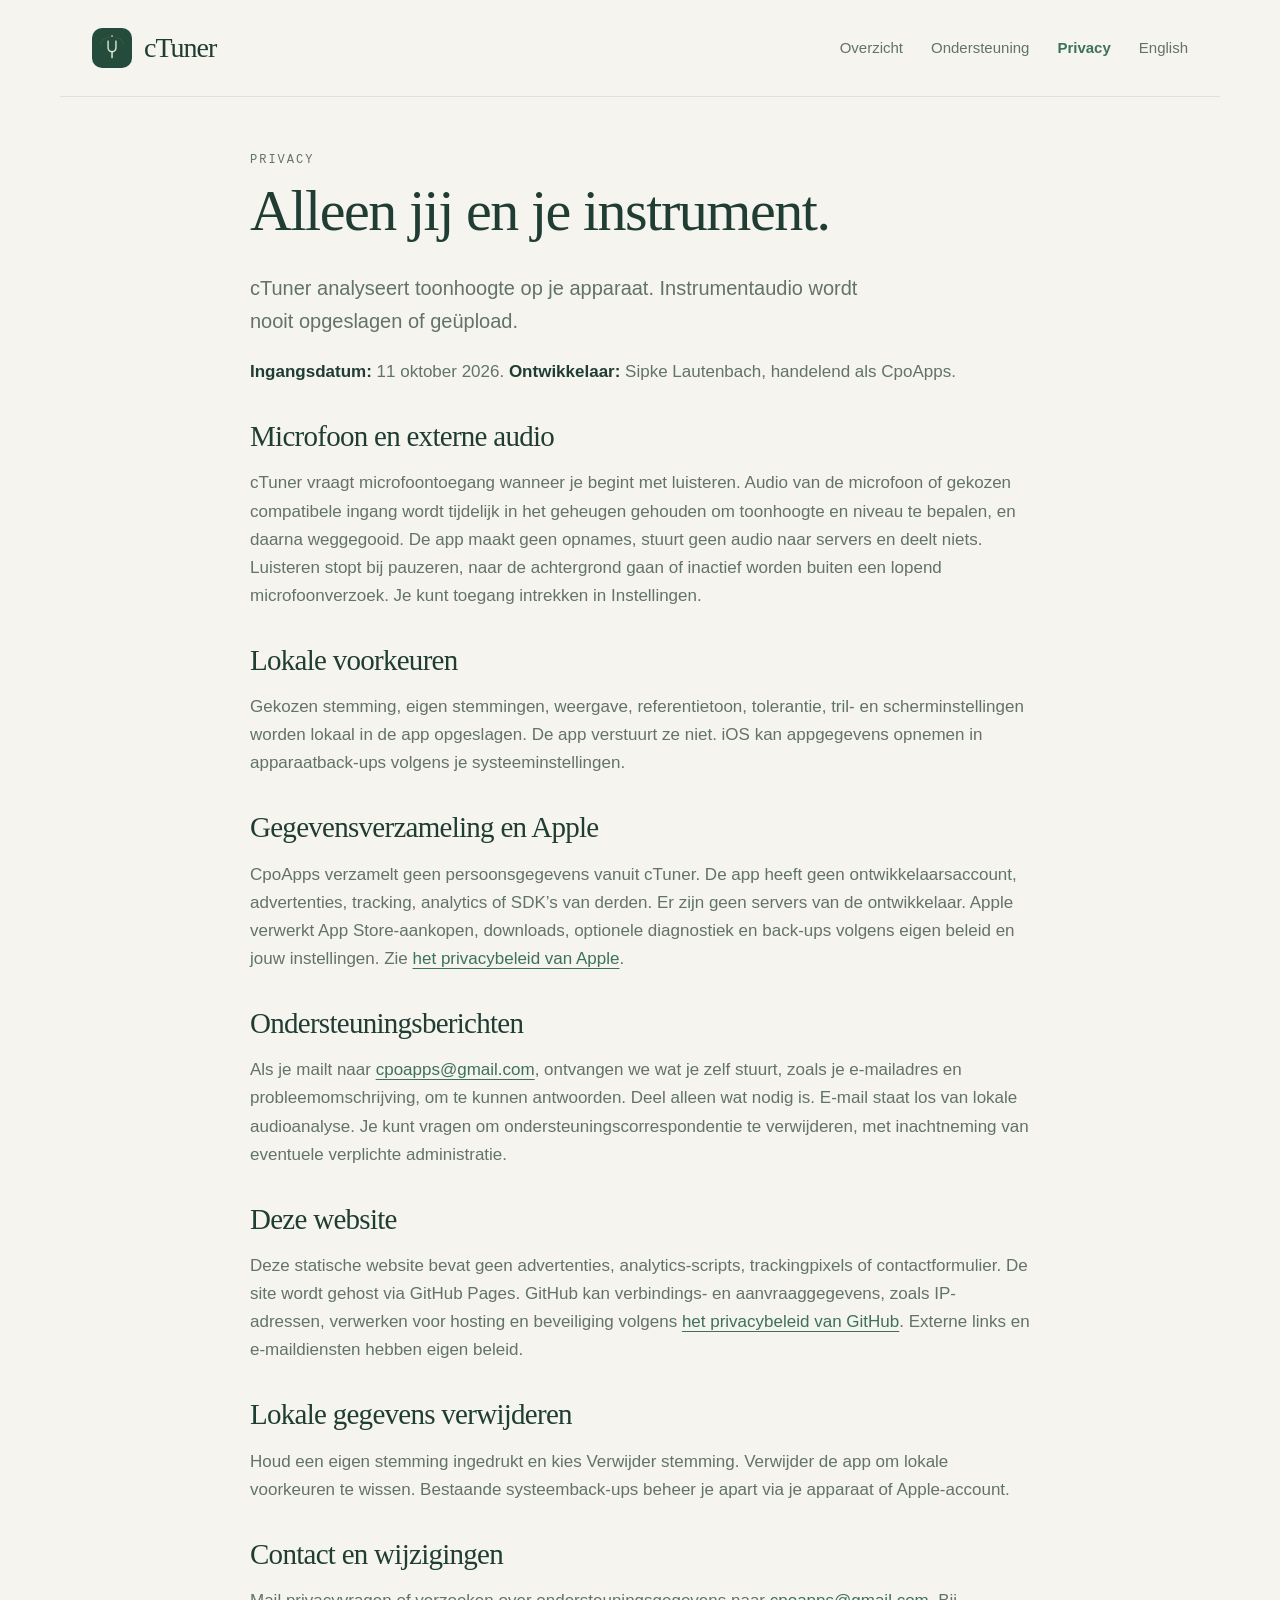
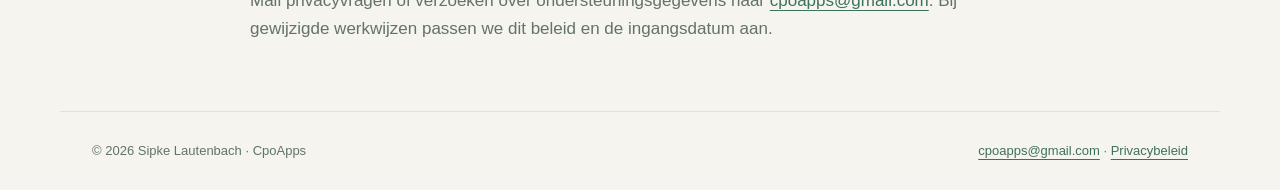
==== privacy-nl.html @ 76fdd485 "Add cTuner overview, support and privacy pages" ====
<!doctype html>
<html lang="nl"><head><meta charset="utf-8"><meta name="viewport" content="width=device-width,initial-scale=1">
<title>Privacybeleid · cTuner</title><meta name="description" content="Privacybeleid van cTuner: lokale audioanalyse, geen opnames of tracking en contactgegevens.">
<meta name="theme-color" content="#254b3d"><link rel="icon" href="app-icon.png"><link rel="stylesheet" href="styles.css">
<link rel="canonical" href="https://cpoapps.github.io/ctuner-site/privacy-nl.html"></head><body>
<a class="skip" href="#main">Naar inhoud</a>
<header><nav aria-label="Hoofdnavigatie"><a class="brand" href="index.html"><img src="app-icon.png" width="40" height="40" alt="">cTuner</a><div class="nav-links"><a href="index.html">Overzicht</a><a href="support-nl.html">Ondersteuning</a><a href="privacy-nl.html" aria-current="page">Privacy</a><a href="privacy.html" hreflang="en">English</a></div></nav></header>
<main id="main">
<article class="prose"><p class="eyebrow">Privacy</p><h1>Alleen jij en je instrument.</h1><p class="lead">cTuner analyseert toonhoogte op je apparaat. Instrumentaudio wordt nooit opgeslagen of geüpload.</p>
<p><strong>Ingangsdatum:</strong> 11 oktober 2026. <strong>Ontwikkelaar:</strong> Sipke Lautenbach, handelend als CpoApps.</p>
<h2>Microfoon en externe audio</h2><p>cTuner vraagt microfoontoegang wanneer je begint met luisteren. Audio van de microfoon of gekozen compatibele ingang wordt tijdelijk in het geheugen gehouden om toonhoogte en niveau te bepalen, en daarna weggegooid. De app maakt geen opnames, stuurt geen audio naar servers en deelt niets. Luisteren stopt bij pauzeren, naar de achtergrond gaan of inactief worden buiten een lopend microfoonverzoek. Je kunt toegang intrekken in Instellingen.</p>
<h2>Lokale voorkeuren</h2><p>Gekozen stemming, eigen stemmingen, weergave, referentietoon, tolerantie, tril- en scherminstellingen worden lokaal in de app opgeslagen. De app verstuurt ze niet. iOS kan appgegevens opnemen in apparaatback-ups volgens je systeeminstellingen.</p>
<h2>Gegevensverzameling en Apple</h2><p>CpoApps verzamelt geen persoonsgegevens vanuit cTuner. De app heeft geen ontwikkelaarsaccount, advertenties, tracking, analytics of SDK’s van derden. Er zijn geen servers van de ontwikkelaar. Apple verwerkt App Store-aankopen, downloads, optionele diagnostiek en back-ups volgens eigen beleid en jouw instellingen. Zie <a href="https://www.apple.com/legal/privacy/">het privacybeleid van Apple</a>.</p>
<h2>Ondersteuningsberichten</h2><p>Als je mailt naar <a href="mailto:cpoapps@gmail.com?subject=cTuner%20support">cpoapps@gmail.com</a>, ontvangen we wat je zelf stuurt, zoals je e-mailadres en probleemomschrijving, om te kunnen antwoorden. Deel alleen wat nodig is. E-mail staat los van lokale audioanalyse. Je kunt vragen om ondersteuningscorrespondentie te verwijderen, met inachtneming van eventuele verplichte administratie.</p>
<h2>Deze website</h2><p>Deze statische website bevat geen advertenties, analytics-scripts, trackingpixels of contactformulier. De site wordt gehost via GitHub Pages. GitHub kan verbindings- en aanvraaggegevens, zoals IP-adressen, verwerken voor hosting en beveiliging volgens <a href="https://docs.github.com/en/site-policy/privacy-policies/github-general-privacy-statement">het privacybeleid van GitHub</a>. Externe links en e-maildiensten hebben eigen beleid.</p>
<h2>Lokale gegevens verwijderen</h2><p>Houd een eigen stemming ingedrukt en kies Verwijder stemming. Verwijder de app om lokale voorkeuren te wissen. Bestaande systeemback-ups beheer je apart via je apparaat of Apple-account.</p>
<h2>Contact en wijzigingen</h2><p>Mail privacyvragen of verzoeken over ondersteuningsgegevens naar <a href="mailto:cpoapps@gmail.com?subject=cTuner%20support">cpoapps@gmail.com</a>. Bij gewijzigde werkwijzen passen we dit beleid en de ingangsdatum aan.</p></article></main><footer><span>© 2026 Sipke Lautenbach · CpoApps</span><span><a href="mailto:cpoapps@gmail.com?subject=cTuner%20support">cpoapps@gmail.com</a> · <a href="privacy-nl.html">Privacybeleid</a></span></footer>
</body></html>
---- styles.css ----
:root{color-scheme:light dark;--bg:#f5f4ee;--surface:#fff;--ink:#203d34;--secondary:#627368;--accent:#3e715b;--mint:#e2efe4;--line:#dce3d9}*{box-sizing:border-box}body{margin:0;background:var(--bg);color:var(--ink);font:17px/1.65 -apple-system,BlinkMacSystemFont,"Segoe UI",sans-serif}a{color:var(--accent);text-underline-offset:4px}a:hover{color:var(--ink)}a:focus-visible,summary:focus-visible{outline:3px solid var(--accent);outline-offset:5px}.skip{position:absolute;left:12px;top:-100px;background:var(--surface);padding:12px}.skip:focus{top:12px}header,main,footer{max-width:1160px;margin:auto;padding:28px 32px}header{border-bottom:1px solid var(--line)}nav,.nav-links,.brand{display:flex;align-items:center;gap:28px}nav{justify-content:space-between;flex-wrap:wrap}.brand{gap:12px;font:28px Georgia,serif;letter-spacing:-1px;text-decoration:none;color:var(--ink)}.brand img{border-radius:10px}.nav-links a{font-size:15px;text-decoration:none;color:var(--secondary)}.nav-links a[aria-current=page]{color:var(--accent);font-weight:650}h1,h2{font-family:Georgia,serif;font-weight:400;line-height:1.12;letter-spacing:-.025em}h1{font-size:clamp(42px,6vw,76px);margin:0 0 28px}h2{font-size:29px;margin:0 0 16px}.eyebrow{font:12px ui-monospace,monospace;letter-spacing:2px;text-transform:uppercase;color:var(--accent)}.lead{font-size:20px;color:var(--secondary);max-width:650px}.meta{font-size:14px;color:var(--secondary)}.hero{display:grid;grid-template-columns:1.3fr .7fr;gap:70px;align-items:center;padding:42px 0 68px}.screen{display:block;width:100%;max-width:280px;border:8px solid var(--ink);border-radius:34px;box-shadow:0 24px 60px #16322525;margin:auto}.button{display:inline-flex;align-items:center;min-height:48px;background:var(--ink);color:var(--bg);padding:12px 20px;border-radius:14px;text-decoration:none;font-size:15px;margin:12px 10px 10px 0}.button:hover{background:var(--accent);color:var(--bg)}.button.secondary{background:var(--surface);color:var(--ink)}.grid{display:grid;grid-template-columns:repeat(3,1fr);gap:20px}.card,.contact{padding:26px;background:var(--surface);border:1px solid var(--line);border-radius:22px}.card p{color:var(--secondary);font-size:16px;margin-bottom:0}.band{margin:54px 0;padding:32px;background:var(--mint);border-radius:24px}.band p{color:var(--secondary);max-width:700px}.prose{max-width:780px;margin:28px auto 40px}.prose h1{font-size:clamp(38px,5vw,58px)}.prose h2{margin-top:34px}.prose p{color:var(--secondary)}.prose strong{color:var(--ink)}.contact{margin:30px 0}.contact h2{margin-top:0}details{padding:21px 0;border-bottom:1px solid var(--line)}summary{font-weight:600;cursor:pointer;padding-right:16px}details p{margin-bottom:0}footer{display:flex;justify-content:space-between;flex-wrap:wrap;gap:18px;border-top:1px solid var(--line);color:var(--secondary);font-size:13px}@media(prefers-color-scheme:dark){:root{--bg:#111c1a;--surface:#1b2a26;--ink:#e7f1e9;--secondary:#aebfb1;--accent:#b6dfc4;--mint:#293f33;--line:#33453d}.button{background:#cce9d2;color:#173025}.screen{border-color:#33453d}}@media(max-width:760px){header,main,footer{padding:22px}.nav-links{gap:16px;flex-wrap:wrap}.hero{grid-template-columns:1fr;gap:36px;padding-top:28px}.grid{grid-template-columns:1fr}.screen{max-width:245px}h1{font-size:48px}.prose{margin-top:12px}}
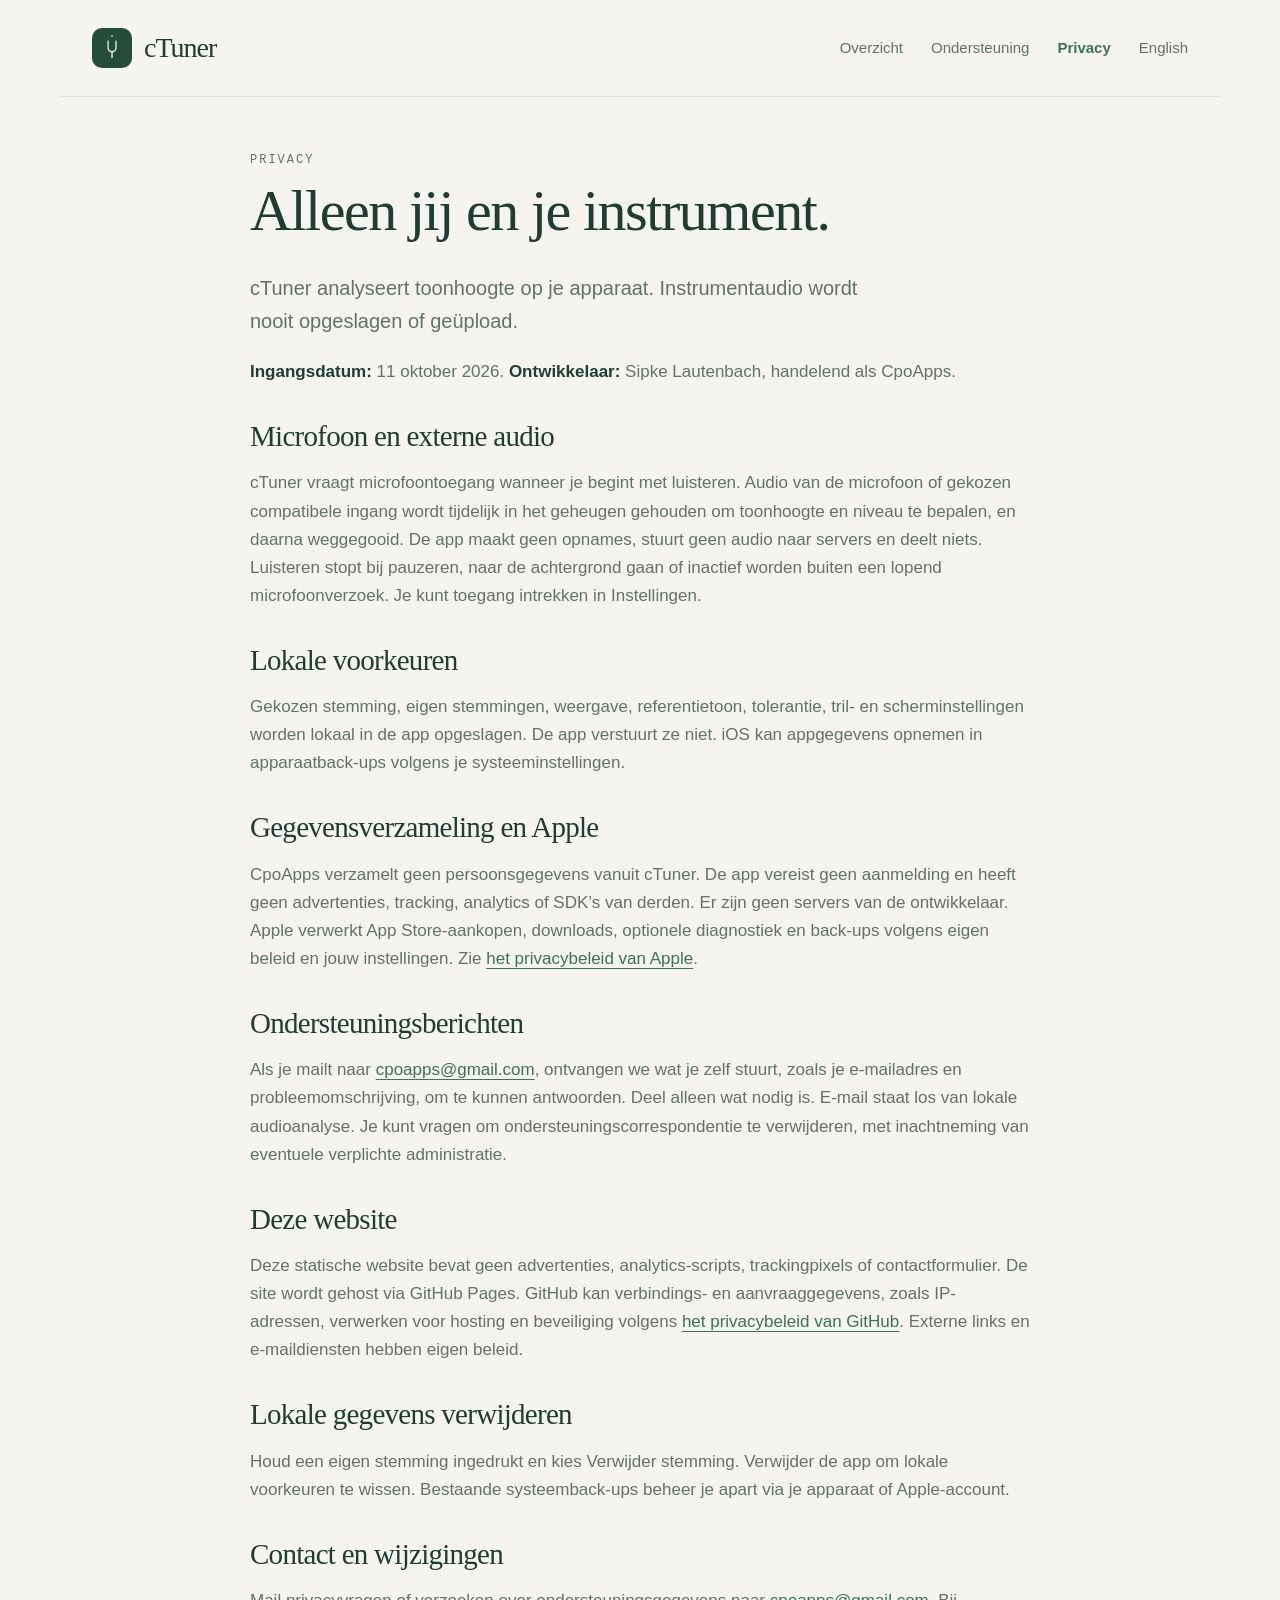
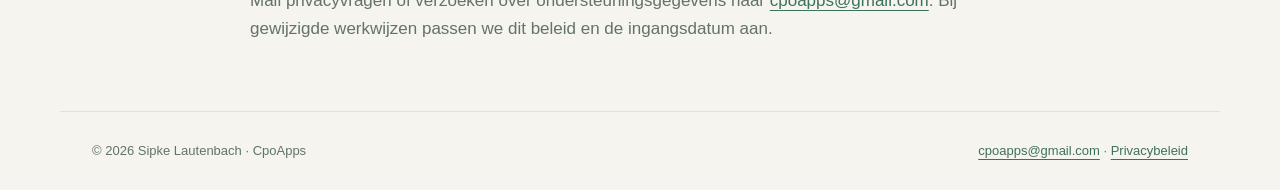
==== commit e0aa54dd: "Clarify sign-in privacy statement and update tuner image" ====
--- a/privacy-nl.html
+++ b/privacy-nl.html
@@ -10,7 +10,7 @@
 <p><strong>Ingangsdatum:</strong> 11 oktober 2026. <strong>Ontwikkelaar:</strong> Sipke Lautenbach, handelend als CpoApps.</p>
 <h2>Microfoon en externe audio</h2><p>cTuner vraagt microfoontoegang wanneer je begint met luisteren. Audio van de microfoon of gekozen compatibele ingang wordt tijdelijk in het geheugen gehouden om toonhoogte en niveau te bepalen, en daarna weggegooid. De app maakt geen opnames, stuurt geen audio naar servers en deelt niets. Luisteren stopt bij pauzeren, naar de achtergrond gaan of inactief worden buiten een lopend microfoonverzoek. Je kunt toegang intrekken in Instellingen.</p>
 <h2>Lokale voorkeuren</h2><p>Gekozen stemming, eigen stemmingen, weergave, referentietoon, tolerantie, tril- en scherminstellingen worden lokaal in de app opgeslagen. De app verstuurt ze niet. iOS kan appgegevens opnemen in apparaatback-ups volgens je systeeminstellingen.</p>
-<h2>Gegevensverzameling en Apple</h2><p>CpoApps verzamelt geen persoonsgegevens vanuit cTuner. De app heeft geen ontwikkelaarsaccount, advertenties, tracking, analytics of SDK’s van derden. Er zijn geen servers van de ontwikkelaar. Apple verwerkt App Store-aankopen, downloads, optionele diagnostiek en back-ups volgens eigen beleid en jouw instellingen. Zie <a href="https://www.apple.com/legal/privacy/">het privacybeleid van Apple</a>.</p>
+<h2>Gegevensverzameling en Apple</h2><p>CpoApps verzamelt geen persoonsgegevens vanuit cTuner. De app vereist geen aanmelding en heeft geen advertenties, tracking, analytics of SDK’s van derden. Er zijn geen servers van de ontwikkelaar. Apple verwerkt App Store-aankopen, downloads, optionele diagnostiek en back-ups volgens eigen beleid en jouw instellingen. Zie <a href="https://www.apple.com/legal/privacy/">het privacybeleid van Apple</a>.</p>
 <h2>Ondersteuningsberichten</h2><p>Als je mailt naar <a href="mailto:cpoapps@gmail.com?subject=cTuner%20support">cpoapps@gmail.com</a>, ontvangen we wat je zelf stuurt, zoals je e-mailadres en probleemomschrijving, om te kunnen antwoorden. Deel alleen wat nodig is. E-mail staat los van lokale audioanalyse. Je kunt vragen om ondersteuningscorrespondentie te verwijderen, met inachtneming van eventuele verplichte administratie.</p>
 <h2>Deze website</h2><p>Deze statische website bevat geen advertenties, analytics-scripts, trackingpixels of contactformulier. De site wordt gehost via GitHub Pages. GitHub kan verbindings- en aanvraaggegevens, zoals IP-adressen, verwerken voor hosting en beveiliging volgens <a href="https://docs.github.com/en/site-policy/privacy-policies/github-general-privacy-statement">het privacybeleid van GitHub</a>. Externe links en e-maildiensten hebben eigen beleid.</p>
 <h2>Lokale gegevens verwijderen</h2><p>Houd een eigen stemming ingedrukt en kies Verwijder stemming. Verwijder de app om lokale voorkeuren te wissen. Bestaande systeemback-ups beheer je apart via je apparaat of Apple-account.</p>
